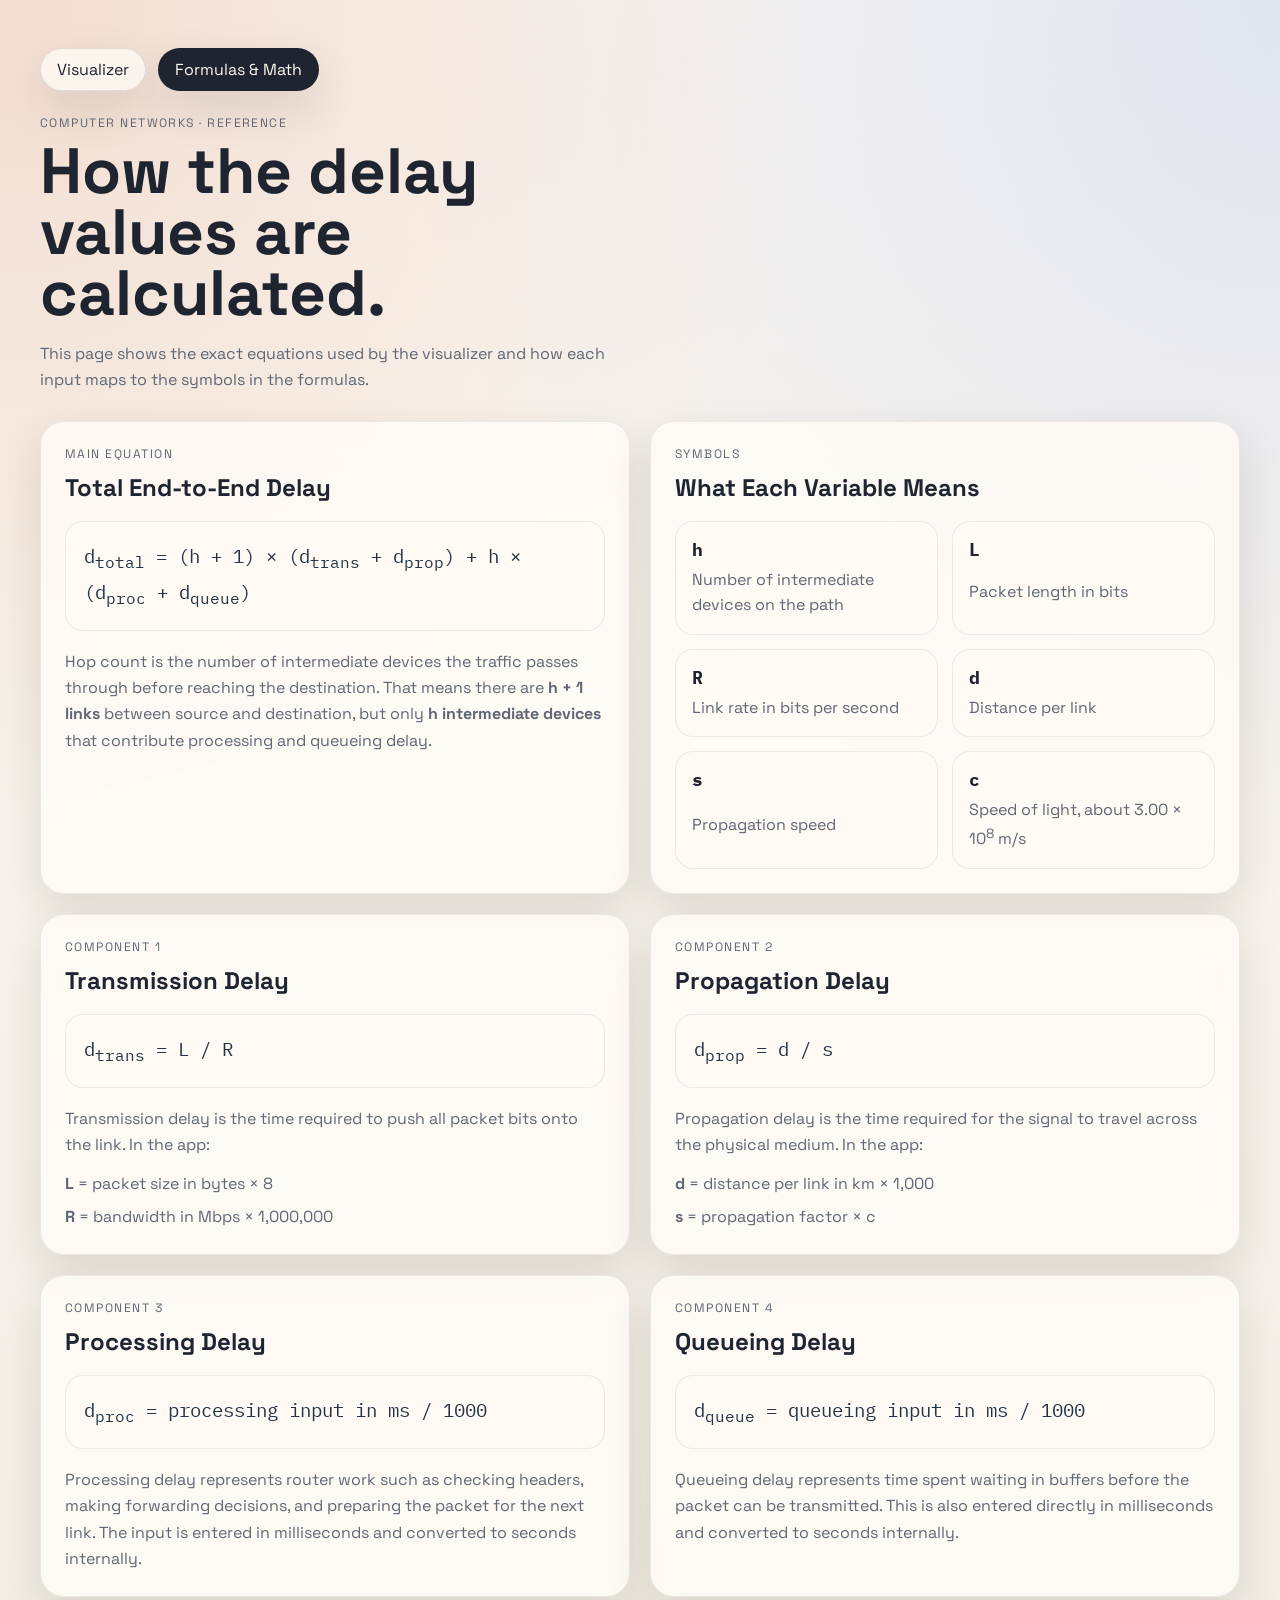
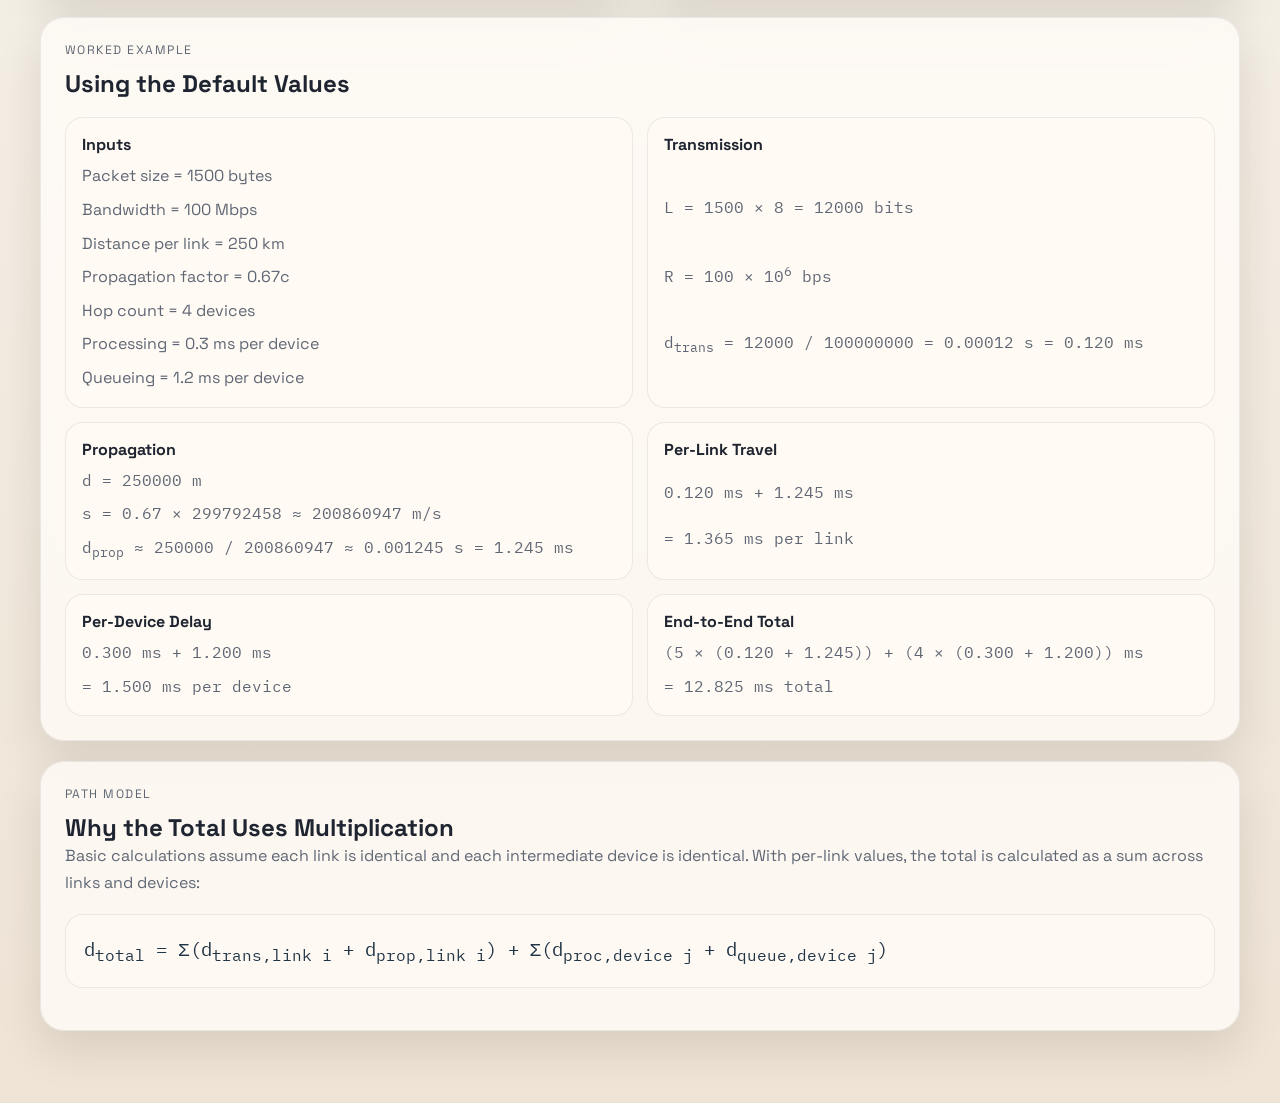
==== formulas.html @ 3c9ae309 "more updates" ====
<!DOCTYPE html>
<html lang="en">
  <head>
    <meta charset="UTF-8" />
    <meta name="viewport" content="width=device-width, initial-scale=1.0" />
    <title>Network Delay Visualizer · Formulas</title>
    <link rel="preconnect" href="https://fonts.googleapis.com" />
    <link rel="preconnect" href="https://fonts.gstatic.com" crossorigin />
    <link
      href="https://fonts.googleapis.com/css2?family=Space+Grotesk:wght@400;500;700&family=IBM+Plex+Mono:wght@400;500&display=swap"
      rel="stylesheet"
    />
    <link rel="stylesheet" href="styles.css" />
  </head>
  <body>
    <main class="page-shell">
      <nav class="top-nav" aria-label="Primary">
        <a class="nav-link" href="index.html">Visualizer</a>
        <a class="nav-link is-active" href="formulas.html">Formulas &amp; Math</a>
      </nav>

      <section class="hero hero-single">
        <div class="hero-copy">
          <p class="eyebrow">Computer Networks · Reference</p>
          <h1>How the delay values are calculated.</h1>
          <p class="hero-text">
            This page shows the exact equations used by the visualizer and how
            each input maps to the symbols in the formulas.
          </p>
        </div>
      </section>

      <section class="formula-layout">
        <article class="formula-card">
          <p class="card-kicker">Main Equation</p>
          <h2>Total End-to-End Delay</h2>
          <p class="math-block">
            d<sub>total</sub> = (h + 1) × (d<sub>trans</sub> + d<sub>prop</sub>)
            + h × (d<sub>proc</sub> + d<sub>queue</sub>)
          </p>
          <p class="formula-copy">
            Hop count is the number of intermediate devices the traffic passes
            through before reaching the destination. That means there are
            <strong>h + 1 links</strong> between source and destination, but
            only <strong>h intermediate devices</strong> that contribute
            processing and queueing delay.
          </p>
        </article>

        <article class="formula-card">
          <p class="card-kicker">Symbols</p>
          <h2>What Each Variable Means</h2>
          <div class="symbol-grid">
            <div class="symbol-item">
              <strong>h</strong>
              <span>Number of intermediate devices on the path</span>
            </div>
            <div class="symbol-item">
              <strong>L</strong>
              <span>Packet length in bits</span>
            </div>
            <div class="symbol-item">
              <strong>R</strong>
              <span>Link rate in bits per second</span>
            </div>
            <div class="symbol-item">
              <strong>d</strong>
              <span>Distance per link</span>
            </div>
            <div class="symbol-item">
              <strong>s</strong>
              <span>Propagation speed</span>
            </div>
            <div class="symbol-item">
              <strong>c</strong>
              <span>Speed of light, about 3.00 × 10<sup>8</sup> m/s</span>
            </div>
          </div>
        </article>

        <article class="formula-card">
          <p class="card-kicker">Component 1</p>
          <h2>Transmission Delay</h2>
          <p class="math-block">d<sub>trans</sub> = L / R</p>
          <p class="formula-copy">
            Transmission delay is the time required to push all packet bits onto
            the link. In the app:
          </p>
          <div class="explanation-list">
            <p><strong>L</strong> = packet size in bytes × 8</p>
            <p><strong>R</strong> = bandwidth in Mbps × 1,000,000</p>
          </div>
        </article>

        <article class="formula-card">
          <p class="card-kicker">Component 2</p>
          <h2>Propagation Delay</h2>
          <p class="math-block">d<sub>prop</sub> = d / s</p>
          <p class="formula-copy">
            Propagation delay is the time required for the signal to travel
            across the physical medium. In the app:
          </p>
          <div class="explanation-list">
            <p><strong>d</strong> = distance per link in km × 1,000</p>
            <p><strong>s</strong> = propagation factor × c</p>
          </div>
        </article>

        <article class="formula-card">
          <p class="card-kicker">Component 3</p>
          <h2>Processing Delay</h2>
          <p class="math-block">
            d<sub>proc</sub> = processing input in ms / 1000
          </p>
          <p class="formula-copy">
            Processing delay represents router work such as checking headers,
            making forwarding decisions, and preparing the packet for the next
            link. The input is entered in milliseconds and converted to seconds
            internally.
          </p>
        </article>

        <article class="formula-card">
          <p class="card-kicker">Component 4</p>
          <h2>Queueing Delay</h2>
          <p class="math-block">
            d<sub>queue</sub> = queueing input in ms / 1000
          </p>
          <p class="formula-copy">
            Queueing delay represents time spent waiting in buffers before the
            packet can be transmitted. This is also entered directly in
            milliseconds and converted to seconds internally.
          </p>
        </article>

        <article class="formula-card formula-card-wide">
          <p class="card-kicker">Worked Example</p>
          <h2>Using the Default Values</h2>
          <div class="worked-grid">
            <div class="worked-step">
              <h3>Inputs</h3>
              <p>Packet size = 1500 bytes</p>
              <p>Bandwidth = 100 Mbps</p>
              <p>Distance per link = 250 km</p>
              <p>Propagation factor = 0.67c</p>
              <p>Hop count = 4 devices</p>
              <p>Processing = 0.3 ms per device</p>
              <p>Queueing = 1.2 ms per device</p>
            </div>
            <div class="worked-step">
              <h3>Transmission</h3>
              <p class="math-inline">L = 1500 × 8 = 12000 bits</p>
              <p class="math-inline">R = 100 × 10<sup>6</sup> bps</p>
              <p class="math-inline">
                d<sub>trans</sub> = 12000 / 100000000 = 0.00012 s = 0.120 ms
              </p>
            </div>
            <div class="worked-step">
              <h3>Propagation</h3>
              <p class="math-inline">d = 250000 m</p>
              <p class="math-inline">
                s = 0.67 × 299792458 ≈ 200860947 m/s
              </p>
              <p class="math-inline">
                d<sub>prop</sub> ≈ 250000 / 200860947 ≈ 0.001245 s = 1.245 ms
              </p>
            </div>
            <div class="worked-step">
              <h3>Per-Link Travel</h3>
              <p class="math-inline">
                0.120 ms + 1.245 ms
              </p>
              <p class="math-inline">= 1.365 ms per link</p>
            </div>
            <div class="worked-step">
              <h3>Per-Device Delay</h3>
              <p class="math-inline">
                0.300 ms + 1.200 ms
              </p>
              <p class="math-inline">= 1.500 ms per device</p>
            </div>
            <div class="worked-step">
              <h3>End-to-End Total</h3>
              <p class="math-inline">(5 × (0.120 + 1.245)) + (4 × (0.300 + 1.200)) ms</p>
              <p class="math-inline">= 12.825 ms total</p>
            </div>
          </div>
        </article>

        <article class="formula-card formula-card-wide">
          <p class="card-kicker">Path Model</p>
          <h2>Why the Total Uses Multiplication</h2>
          <p class="formula-copy">
            Basic calculations assume each link is identical and each
            intermediate device is identical. With per-link values, the total is
            calculated as a sum across links and devices:
          </p>
          <p class="math-block">
            d<sub>total</sub> = Σ(d<sub>trans,link i</sub> +
            d<sub>prop,link i</sub>) + Σ(d<sub>proc,device j</sub> +
            d<sub>queue,device j</sub>)
          </p>
        </article>
      </section>
    </main>
  </body>
</html>
---- styles.css ----
:root {
  --bg: #f4efe7;
  --panel: rgba(255, 252, 247, 0.8);
  --panel-strong: #fffaf3;
  --ink: #1e2430;
  --muted: #5f6775;
  --line: rgba(30, 36, 48, 0.12);
  --accent: #0f766e;
  --accent-2: #c2410c;
  --accent-3: #6d28d9;
  --accent-4: #2563eb;
  --shadow: 0 18px 45px rgba(40, 31, 20, 0.12);
  --radius: 24px;
}

* {
  box-sizing: border-box;
}

body {
  margin: 0;
  min-height: 100vh;
  font-family: "Space Grotesk", sans-serif;
  color: var(--ink);
  background:
    radial-gradient(circle at top left, rgba(194, 65, 12, 0.14), transparent 28%),
    radial-gradient(circle at top right, rgba(37, 99, 235, 0.12), transparent 30%),
    linear-gradient(180deg, #fbf7f1 0%, var(--bg) 55%, #efe4d6 100%);
}

button,
input {
  font: inherit;
}

.page-shell {
  width: min(1200px, calc(100% - 32px));
  margin: 0 auto;
  padding: 48px 0 72px;
}

.top-nav {
  display: flex;
  gap: 12px;
  margin-bottom: 24px;
  flex-wrap: wrap;
}

.nav-link,
.inline-link {
  color: var(--ink);
  text-decoration: none;
}

.nav-link {
  padding: 10px 16px;
  border-radius: 999px;
  border: 1px solid rgba(30, 36, 48, 0.12);
  background: rgba(255, 252, 247, 0.72);
  box-shadow: var(--shadow);
}

.nav-link.is-active {
  background: var(--ink);
  color: #fffaf3;
}

.hero-link-row {
  margin-top: 16px;
}

.inline-link {
  font-weight: 500;
  border-bottom: 2px solid rgba(15, 118, 110, 0.3);
  padding-bottom: 2px;
}

.hero {
  display: grid;
  gap: 24px;
  grid-template-columns: minmax(0, 1.4fr) minmax(280px, 0.9fr);
  align-items: end;
  margin-bottom: 28px;
}

.hero-single {
  grid-template-columns: 1fr;
}

.eyebrow,
.card-kicker,
.formula-label {
  margin: 0 0 10px;
  text-transform: uppercase;
  letter-spacing: 0.12em;
  font-size: 0.76rem;
  color: var(--muted);
}

h1,
h2,
h3,
p {
  margin: 0;
}

h1 {
  font-size: clamp(2.4rem, 5vw, 4.4rem);
  line-height: 0.95;
  max-width: 12ch;
}

.hero-text {
  margin-top: 18px;
  max-width: 58ch;
  line-height: 1.6;
  color: var(--muted);
}

.hero-formula {
  padding: 24px;
  border-radius: var(--radius);
  background: rgba(255, 250, 243, 0.72);
  border: 1px solid rgba(30, 36, 48, 0.08);
  box-shadow: var(--shadow);
  backdrop-filter: blur(18px);
}

.formula {
  font-family: "IBM Plex Mono", monospace;
  line-height: 1.6;
  color: #213547;
}

.workspace {
  display: grid;
  gap: 24px;
  grid-template-columns: minmax(280px, 360px) minmax(0, 1fr);
}

.control-panel,
.visual-card,
.table-card {
  border-radius: var(--radius);
  background: var(--panel);
  border: 1px solid rgba(30, 36, 48, 0.08);
  box-shadow: var(--shadow);
  backdrop-filter: blur(18px);
}

.control-panel {
  padding: 22px;
  display: grid;
  gap: 16px;
  align-self: start;
  position: sticky;
  top: 20px;
}

.panel-heading,
.card-header {
  display: flex;
  align-items: start;
  justify-content: space-between;
  gap: 16px;
}

.panel-actions {
  display: flex;
  gap: 10px;
  flex-wrap: wrap;
  justify-content: flex-end;
}

.ghost-button {
  border: 1px solid rgba(30, 36, 48, 0.14);
  background: rgba(255, 255, 255, 0.75);
  color: var(--ink);
  padding: 10px 14px;
  border-radius: 999px;
  cursor: pointer;
}

.control {
  display: grid;
  gap: 8px;
}

.control span:first-child {
  font-size: 0.95rem;
  font-weight: 500;
}

.control-input {
  display: grid;
  grid-template-columns: 1fr auto;
  align-items: center;
  border: 1px solid rgba(30, 36, 48, 0.14);
  background: var(--panel-strong);
  border-radius: 16px;
  overflow: hidden;
}

.control-input input {
  width: 100%;
  border: 0;
  background: transparent;
  padding: 14px 16px;
  color: var(--ink);
}

.control-input input:focus {
  outline: none;
}

.unit {
  padding: 14px 16px;
  border-left: 1px solid rgba(30, 36, 48, 0.1);
  color: var(--muted);
  font-size: 0.9rem;
  white-space: nowrap;
}

.notes-card {
  padding: 18px;
  border-radius: 20px;
  background: linear-gradient(135deg, rgba(15, 118, 110, 0.12), rgba(37, 99, 235, 0.08));
  border: 1px solid rgba(15, 118, 110, 0.12);
}

.notes-card h3 {
  font-size: 1rem;
  margin-bottom: 8px;
}

.notes-card p {
  color: var(--muted);
  line-height: 1.5;
}

.advanced-panel {
  display: grid;
  gap: 12px;
  padding: 16px;
  border-radius: 20px;
  background: rgba(255, 250, 243, 0.78);
  border: 1px solid rgba(30, 36, 48, 0.08);
}

.advanced-panel-heading span {
  display: grid;
  gap: 4px;
}

.advanced-panel-heading strong {
  font-size: 0.98rem;
}

.advanced-panel-heading small,
.advanced-panel-copy,
.advanced-link-meta {
  color: var(--muted);
  line-height: 1.5;
}

.advanced-panel-body {
  display: grid;
  gap: 14px;
}

.link-overrides-panel {
  display: grid;
  gap: 12px;
  padding-top: 6px;
  border-top: 1px solid rgba(30, 36, 48, 0.08);
}

.control-panel.is-basic .link-overrides-panel {
  display: none;
}

.control-panel.is-advanced .link-overrides-panel {
  display: grid;
}

.advanced-link-grid {
  display: grid;
  gap: 12px;
}

.advanced-link-card {
  display: grid;
  gap: 10px;
  padding: 14px;
  border-radius: 18px;
  background: rgba(255, 255, 255, 0.65);
  border: 1px solid rgba(30, 36, 48, 0.08);
}

.advanced-link-header {
  display: flex;
  align-items: baseline;
  justify-content: space-between;
  gap: 12px;
}

.advanced-link-inputs {
  display: grid;
  grid-template-columns: repeat(2, minmax(0, 1fr));
  gap: 10px;
}

.advanced-link-inputs .control {
  gap: 6px;
}

.results-panel {
  display: grid;
  gap: 20px;
}

.simulation-card {
  overflow: hidden;
}

.simulation-header-actions {
  display: grid;
  grid-template-columns: minmax(0, 1fr) auto;
  align-items: center;
  gap: 12px;
  justify-content: flex-end;
}

.simulation-toggle {
  white-space: nowrap;
}

.simulation-header-actions .card-caption {
  min-width: 0;
  min-height: 1.2em;
  white-space: nowrap;
  overflow: hidden;
  text-overflow: ellipsis;
}

.simulation-pane-body {
  display: grid;
  gap: 0;
}

.simulation-card.is-collapsed .simulation-pane-body {
  display: none;
}

.simulation-controls,
.simulation-legend {
  display: flex;
  gap: 12px;
  flex-wrap: wrap;
}

.simulation-controls {
  margin-top: 18px;
}

.simulation-stage {
  position: relative;
  min-height: 220px;
  margin-top: 20px;
  padding: 32px 18px 28px;
  border-radius: 24px;
  background:
    radial-gradient(circle at 20% 10%, rgba(15, 118, 110, 0.1), transparent 28%),
    linear-gradient(180deg, rgba(255, 250, 243, 0.94), rgba(249, 243, 234, 0.9));
  border: 1px solid rgba(30, 36, 48, 0.08);
}

.simulation-path {
  position: relative;
  min-height: 160px;
}

.packet-layer {
  position: absolute;
  inset: 0;
  pointer-events: none;
}

.path-link {
  position: absolute;
  height: 6px;
  border-radius: 999px;
  background: linear-gradient(90deg, rgba(15, 118, 110, 0.22), rgba(37, 99, 235, 0.22));
  transform: translateY(-50%);
}

.path-node {
  position: absolute;
  width: 98px;
  height: 84px;
  border-radius: 24px;
  transform: translate(-50%, -50%);
  background: rgba(255, 252, 247, 0.92);
  border: 1px solid rgba(30, 36, 48, 0.1);
  box-shadow: 0 14px 28px rgba(30, 36, 48, 0.12);
  display: grid;
  place-items: center;
  text-align: center;
  padding: 10px;
}

.path-node-copy {
  width: 100%;
  display: grid;
  justify-items: center;
  text-align: center;
}

.path-node strong,
.path-node span {
  display: block;
}

.path-node strong {
  font-size: 0.84rem;
  white-space: nowrap;
}

.path-node span {
  color: var(--muted);
  font-size: 0.72rem;
  line-height: 1.3;
}

.path-node.is-active {
  border-color: rgba(15, 118, 110, 0.35);
  box-shadow: 0 0 0 5px rgba(15, 118, 110, 0.12), 0 18px 30px rgba(30, 36, 48, 0.16);
}

.packet {
  position: absolute;
  top: 0;
  left: 0;
  width: var(--packet-size, 22px);
  height: var(--packet-size, 22px);
  border-radius: 50%;
  background: linear-gradient(135deg, #0f766e, #2563eb);
  box-shadow:
    0 0 0 var(--packet-glow, 6px) rgba(37, 99, 235, 0.12),
    0 10px 24px rgba(37, 99, 235, 0.28);
  transform: translate(-50%, -50%) scale(0);
  transition: transform 140ms ease;
}

.packet.is-visible {
  transform: translate(-50%, -50%) scale(1);
}

.packet.is-fading {
  opacity: 0;
}

.packet.is-lost {
  background: linear-gradient(135deg, #dc2626, #f97316);
  box-shadow:
    0 0 0 var(--packet-glow, 6px) rgba(220, 38, 38, 0.14),
    0 10px 24px rgba(220, 38, 38, 0.3);
}

.simulation-legend {
  margin-top: 18px;
}

.legend-chip {
  display: inline-flex;
  align-items: center;
  gap: 8px;
  padding: 10px 12px;
  border-radius: 999px;
  background: rgba(255, 250, 243, 0.82);
  border: 1px solid rgba(30, 36, 48, 0.08);
  color: var(--muted);
  font-size: 0.9rem;
}

.simulation-timeline {
  display: grid;
  gap: 10px;
  margin-top: 18px;
}

.timeline-step {
  display: grid;
  grid-template-columns: 150px minmax(0, 1fr) 100px;
  gap: 12px;
  align-items: center;
  padding: 12px 14px;
  border-radius: 16px;
  background: rgba(255, 250, 243, 0.82);
  border: 1px solid rgba(30, 36, 48, 0.08);
}

.timeline-step.is-active {
  border-color: rgba(15, 118, 110, 0.32);
  box-shadow: 0 0 0 4px rgba(15, 118, 110, 0.08);
}

.timeline-label,
.timeline-duration {
  font-family: "IBM Plex Mono", monospace;
  font-size: 0.84rem;
}

.timeline-track {
  height: 10px;
  border-radius: 999px;
  overflow: hidden;
  background: rgba(30, 36, 48, 0.08);
}

.timeline-fill {
  height: 100%;
  border-radius: 999px;
}

.formula-layout {
  display: grid;
  grid-template-columns: repeat(2, minmax(0, 1fr));
  gap: 20px;
}

.formula-card {
  padding: 24px;
  border-radius: var(--radius);
  background: var(--panel);
  border: 1px solid rgba(30, 36, 48, 0.08);
  box-shadow: var(--shadow);
  backdrop-filter: blur(18px);
}

.formula-card-wide {
  grid-column: 1 / -1;
}

.math-block,
.math-inline {
  font-family: "IBM Plex Mono", monospace;
  color: #213547;
}

.math-block {
  margin: 18px 0;
  padding: 18px;
  border-radius: 18px;
  background: rgba(255, 250, 243, 0.82);
  border: 1px solid rgba(30, 36, 48, 0.08);
  font-size: clamp(1rem, 2vw, 1.2rem);
  line-height: 1.7;
}

.formula-copy {
  color: var(--muted);
  line-height: 1.65;
}

.symbol-grid,
.worked-grid {
  display: grid;
  gap: 14px;
}

.symbol-grid {
  grid-template-columns: repeat(2, minmax(0, 1fr));
  margin-top: 18px;
}

.symbol-item,
.worked-step {
  padding: 16px;
  border-radius: 18px;
  background: rgba(255, 250, 243, 0.82);
  border: 1px solid rgba(30, 36, 48, 0.08);
}

.symbol-item {
  display: grid;
  gap: 6px;
}

.symbol-item strong {
  font-family: "IBM Plex Mono", monospace;
  font-size: 1.1rem;
}

.symbol-item span,
.worked-step p,
.explanation-list p {
  color: var(--muted);
  line-height: 1.6;
}

.worked-grid {
  grid-template-columns: repeat(2, minmax(0, 1fr));
  margin-top: 18px;
}

.worked-step {
  display: grid;
  gap: 8px;
}

.worked-step h3 {
  font-size: 1rem;
}

.explanation-list {
  display: grid;
  gap: 8px;
  margin-top: 12px;
}

.summary-grid {
  display: grid;
  grid-template-columns: repeat(2, minmax(0, 1fr));
  gap: 16px;
}

.summary-card {
  padding: 20px;
  border-radius: 22px;
  background: rgba(255, 250, 243, 0.8);
  border: 1px solid rgba(30, 36, 48, 0.08);
}

.summary-card p {
  color: var(--muted);
}

.summary-value {
  display: block;
  font-size: clamp(1.8rem, 3vw, 2.4rem);
  margin: 10px 0 6px;
}

.visual-card,
.table-card {
  padding: 22px;
}

.card-caption {
  color: var(--muted);
  text-align: right;
}

.stacked-bar {
  display: flex;
  height: 32px;
  border-radius: 999px;
  overflow: hidden;
  margin: 22px 0 18px;
  background: rgba(30, 36, 48, 0.08);
}

.stacked-bar-segment {
  min-width: 0;
}

.legend {
  display: grid;
  grid-template-columns: repeat(2, minmax(0, 1fr));
  gap: 12px;
}

.legend-item {
  display: flex;
  align-items: center;
  gap: 12px;
  padding: 12px 14px;
  border-radius: 16px;
  background: rgba(255, 250, 243, 0.8);
  border: 1px solid rgba(30, 36, 48, 0.08);
}

.swatch {
  width: 14px;
  height: 14px;
  border-radius: 999px;
  flex: 0 0 auto;
}

.legend-text {
  display: grid;
  gap: 2px;
}

.legend-text strong {
  font-size: 0.95rem;
}

.legend-text span {
  color: var(--muted);
  font-size: 0.88rem;
}

.hop-bars {
  display: grid;
  gap: 14px;
  margin-top: 18px;
}

.hop-row {
  display: grid;
  grid-template-columns: 88px minmax(0, 1fr) 92px;
  align-items: center;
  gap: 12px;
}

.hop-label,
.hop-total {
  font-family: "IBM Plex Mono", monospace;
  font-size: 0.88rem;
}

.hop-track {
  display: flex;
  height: 18px;
  border-radius: 999px;
  overflow: hidden;
  background: rgba(30, 36, 48, 0.08);
}

.table-wrap {
  overflow-x: auto;
  margin-top: 18px;
}

table {
  width: 100%;
  border-collapse: collapse;
}

th,
td {
  text-align: left;
  padding: 14px 10px;
  border-bottom: 1px solid var(--line);
}

th {
  color: var(--muted);
  font-size: 0.83rem;
  text-transform: uppercase;
  letter-spacing: 0.08em;
}

tbody tr:last-child td {
  border-bottom: 0;
}

.formula-cell {
  font-family: "IBM Plex Mono", monospace;
  font-size: 0.85rem;
}

@media (max-width: 980px) {
  .hero,
  .workspace,
  .formula-layout {
    grid-template-columns: 1fr;
  }

  .control-panel {
    position: static;
  }
}

@media (max-width: 680px) {
  .page-shell {
    width: min(100% - 20px, 1200px);
    padding-top: 28px;
  }

  .summary-grid,
  .legend,
  .symbol-grid,
  .worked-grid {
    grid-template-columns: 1fr;
  }

  .panel-actions {
    justify-content: flex-start;
  }

  .advanced-link-inputs {
    grid-template-columns: 1fr;
  }

  .simulation-header-actions {
    grid-template-columns: 1fr;
    justify-content: flex-start;
  }

  .timeline-step {
    grid-template-columns: 1fr;
  }

  .panel-heading,
  .card-header,
  .hop-row {
    grid-template-columns: 1fr;
  }

  .hop-row {
    display: grid;
  }

  .card-caption {
    text-align: left;
  }

  .simulation-header-actions .card-caption {
    white-space: normal;
    overflow: visible;
    text-overflow: clip;
  }
}
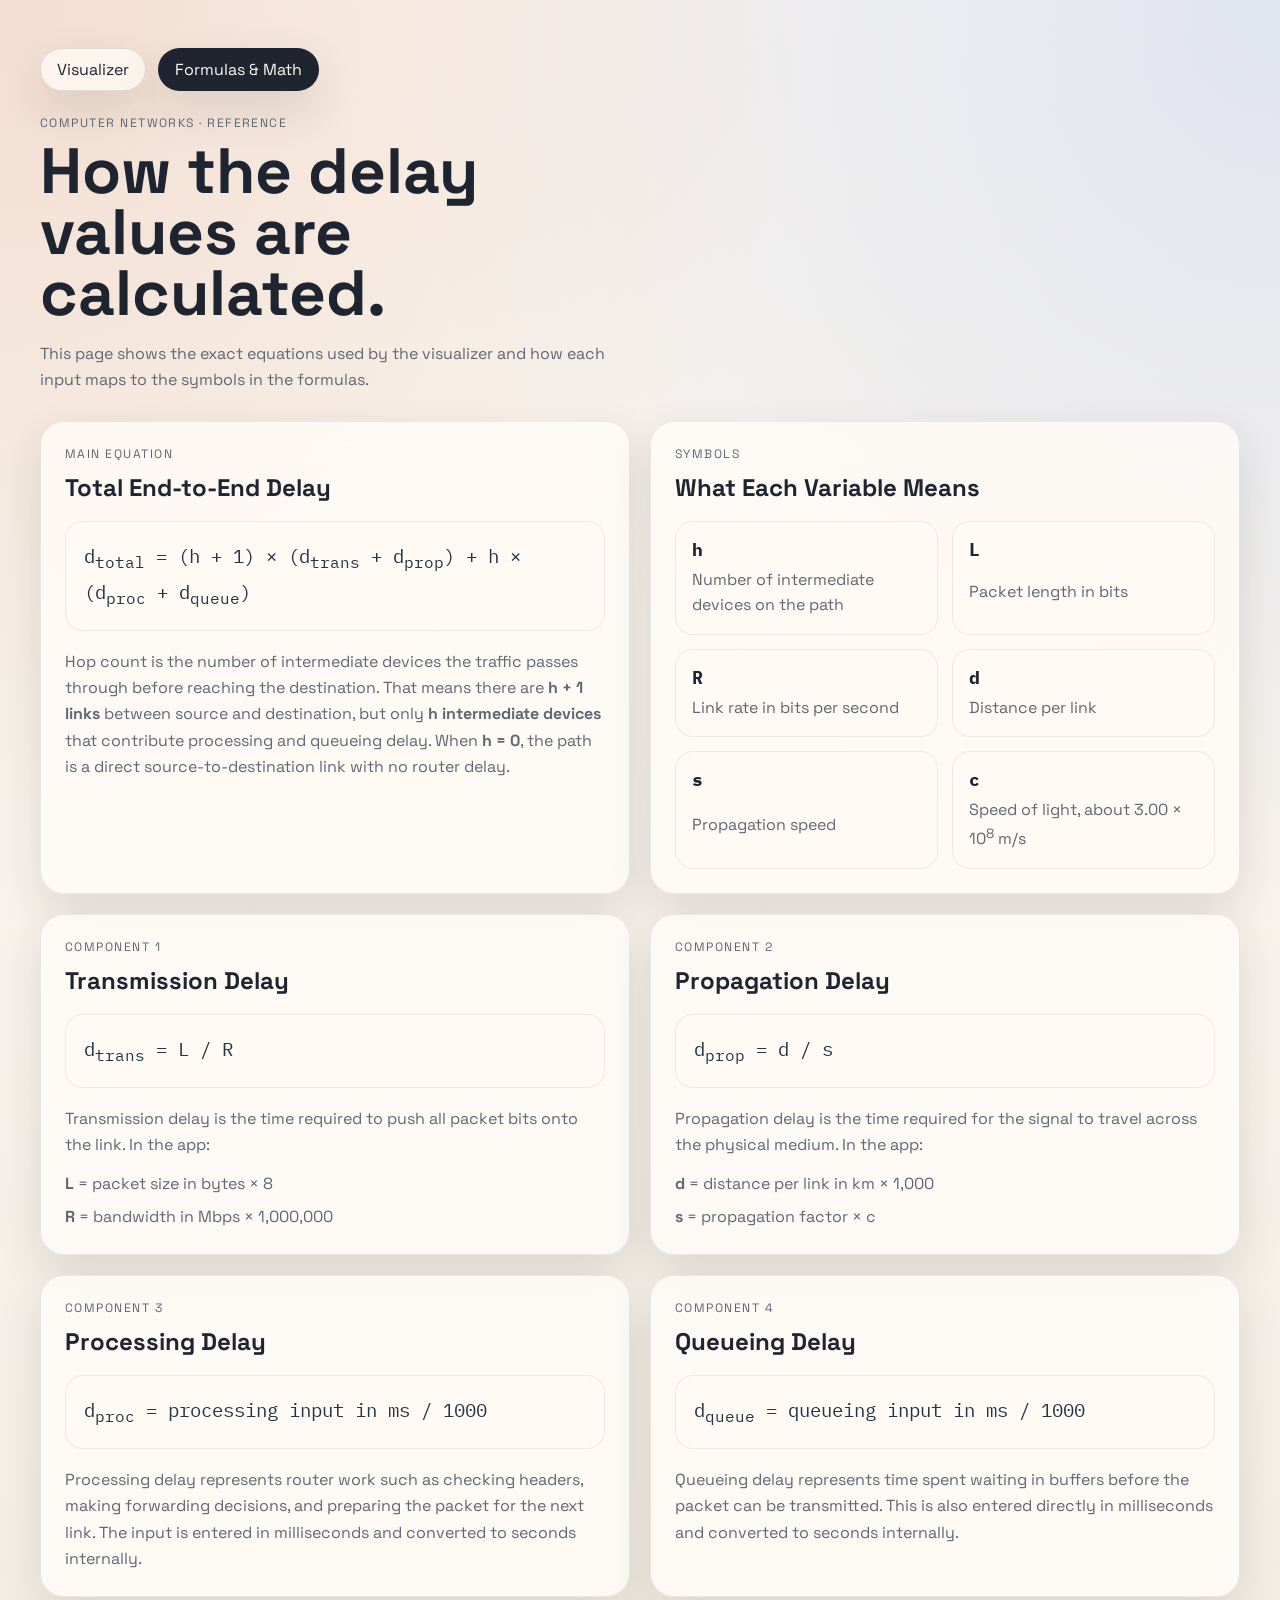
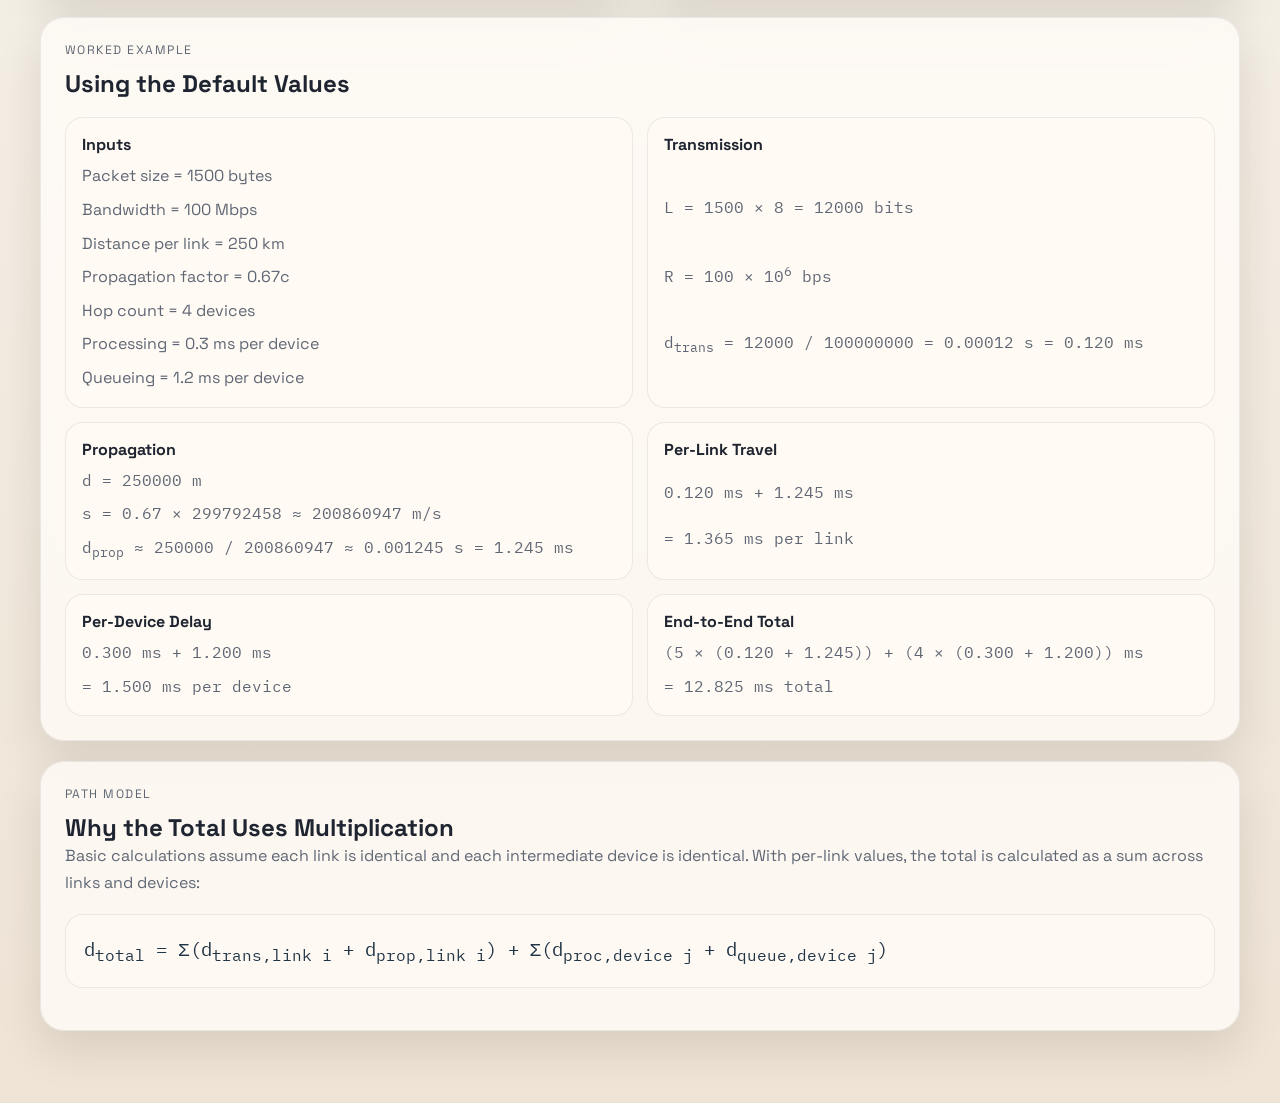
==== commit 3285814d: "some minimal changes" ====
--- a/formulas.html
+++ b/formulas.html
@@ -43,7 +43,8 @@
             through before reaching the destination. That means there are
             <strong>h + 1 links</strong> between source and destination, but
             only <strong>h intermediate devices</strong> that contribute
-            processing and queueing delay.
+            processing and queueing delay. When <strong>h = 0</strong>, the
+            path is a direct source-to-destination link with no router delay.
           </p>
         </article>
 
--- a/styles.css
+++ b/styles.css
@@ -449,7 +449,8 @@
     0 0 0 var(--packet-glow, 6px) rgba(37, 99, 235, 0.12),
     0 10px 24px rgba(37, 99, 235, 0.28);
   transform: translate(-50%, -50%) scale(0);
-  transition: transform 140ms ease;
+  opacity: 1;
+  transition: transform 180ms ease, opacity 220ms ease, box-shadow 220ms ease;
 }
 
 .packet.is-visible {
@@ -458,6 +459,14 @@
 
 .packet.is-fading {
   opacity: 0;
+}
+
+.packet.is-arrived {
+  box-shadow:
+    0 0 0 calc(var(--packet-glow, 6px) + 4px) rgba(15, 118, 110, 0.16),
+    0 0 0 calc(var(--packet-glow, 6px) + 10px) rgba(37, 99, 235, 0.08),
+    0 12px 28px rgba(15, 118, 110, 0.22);
+  animation: packet-arrival 420ms ease-out forwards;
 }
 
 .packet.is-lost {
@@ -465,6 +474,23 @@
   box-shadow:
     0 0 0 var(--packet-glow, 6px) rgba(220, 38, 38, 0.14),
     0 10px 24px rgba(220, 38, 38, 0.3);
+}
+
+@keyframes packet-arrival {
+  0% {
+    transform: translate(-50%, -50%) scale(1);
+    opacity: 1;
+  }
+
+  45% {
+    transform: translate(-50%, -50%) scale(1.22);
+    opacity: 1;
+  }
+
+  100% {
+    transform: translate(-50%, -50%) scale(0.82);
+    opacity: 0.18;
+  }
 }
 
 .simulation-legend {
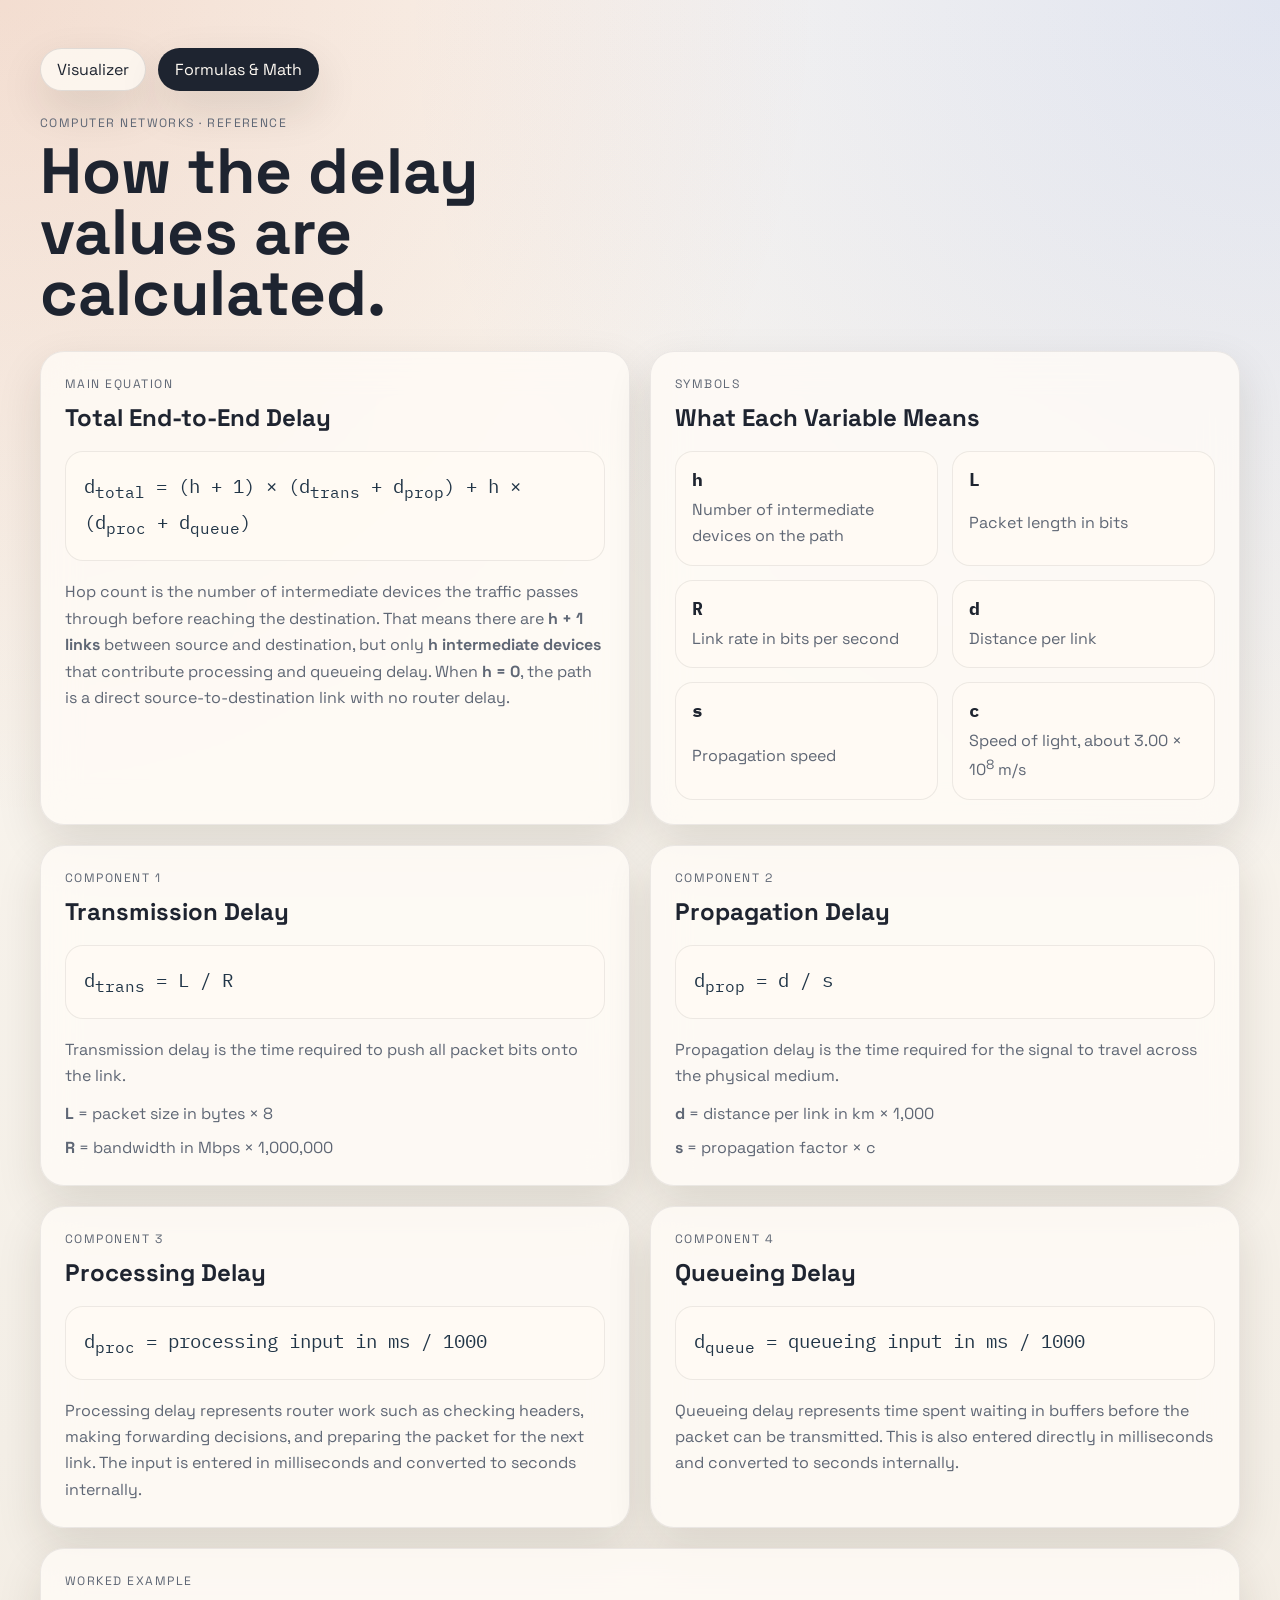
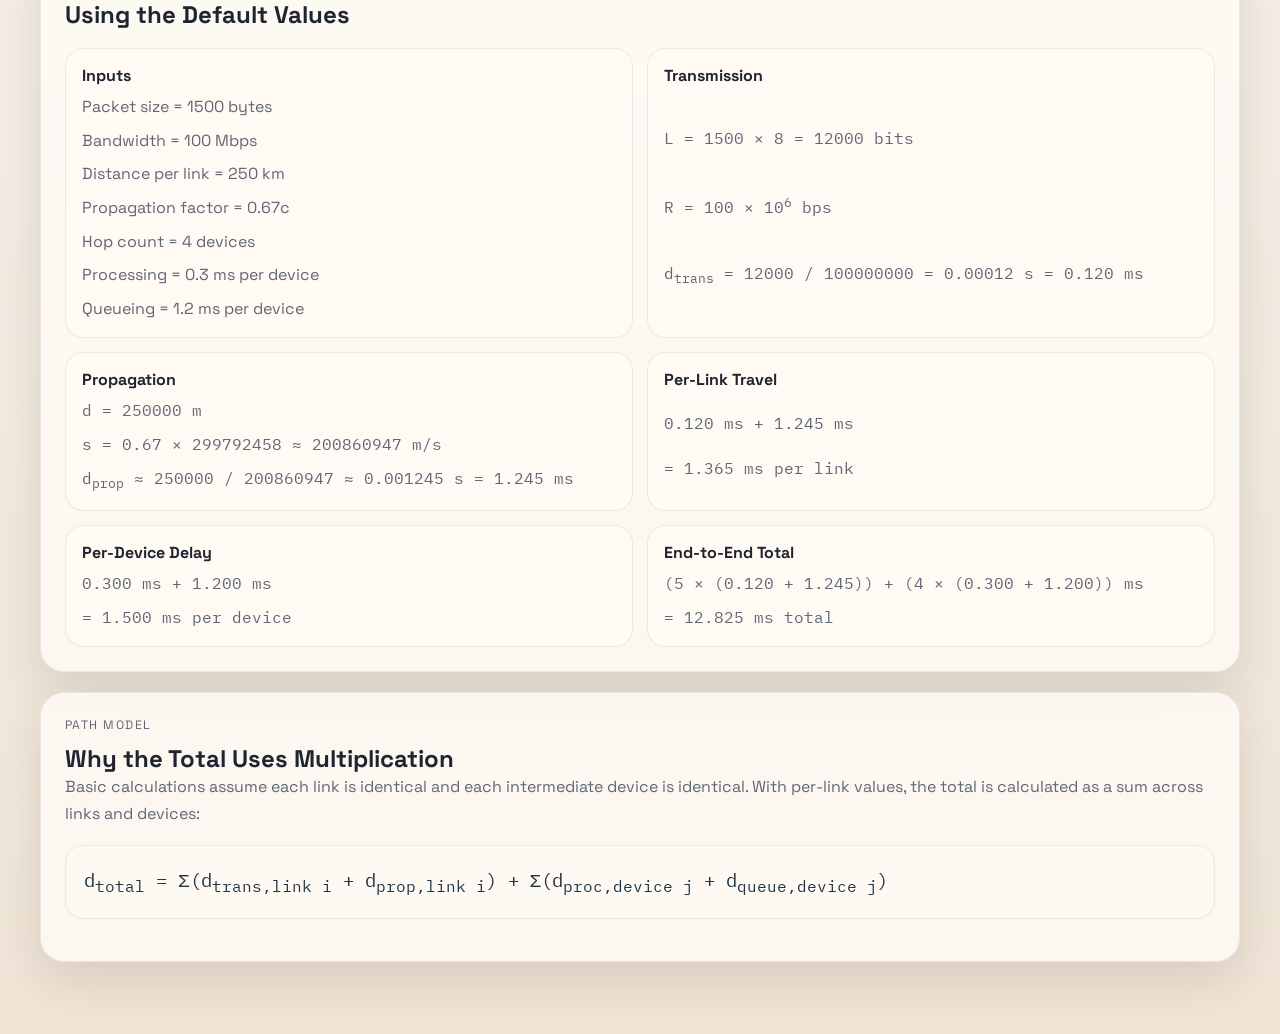
==== commit 79a398d0: "fixed some stuff" ====
--- a/formulas.html
+++ b/formulas.html
@@ -23,10 +23,6 @@
         <div class="hero-copy">
           <p class="eyebrow">Computer Networks · Reference</p>
           <h1>How the delay values are calculated.</h1>
-          <p class="hero-text">
-            This page shows the exact equations used by the visualizer and how
-            each input maps to the symbols in the formulas.
-          </p>
         </div>
       </section>
 
@@ -85,7 +81,7 @@
           <p class="math-block">d<sub>trans</sub> = L / R</p>
           <p class="formula-copy">
             Transmission delay is the time required to push all packet bits onto
-            the link. In the app:
+            the link.
           </p>
           <div class="explanation-list">
             <p><strong>L</strong> = packet size in bytes × 8</p>
@@ -99,7 +95,7 @@
           <p class="math-block">d<sub>prop</sub> = d / s</p>
           <p class="formula-copy">
             Propagation delay is the time required for the signal to travel
-            across the physical medium. In the app:
+            across the physical medium.
           </p>
           <div class="explanation-list">
             <p><strong>d</strong> = distance per link in km × 1,000</p>
--- a/styles.css
+++ b/styles.css
@@ -306,12 +306,17 @@
 
 .advanced-link-inputs {
   display: grid;
-  grid-template-columns: repeat(2, minmax(0, 1fr));
+  grid-template-columns: minmax(0, 1fr);
   gap: 10px;
 }
 
 .advanced-link-inputs .control {
   gap: 6px;
+}
+
+.advanced-link-inputs .control-input input {
+  min-width: 0;
+  padding-right: 20px;
 }
 
 .results-panel {
@@ -368,6 +373,8 @@
   min-height: 220px;
   margin-top: 20px;
   padding: 32px 18px 28px;
+  overflow-x: auto;
+  overflow-y: hidden;
   border-radius: 24px;
   background:
     radial-gradient(circle at 20% 10%, rgba(15, 118, 110, 0.1), transparent 28%),
@@ -378,11 +385,15 @@
 .simulation-path {
   position: relative;
   min-height: 160px;
+  min-width: 100%;
 }
 
 .packet-layer {
   position: absolute;
-  inset: 0;
+  top: 0;
+  left: 0;
+  bottom: 0;
+  min-width: 100%;
   pointer-events: none;
 }
 
@@ -392,6 +403,7 @@
   border-radius: 999px;
   background: linear-gradient(90deg, rgba(15, 118, 110, 0.22), rgba(37, 99, 235, 0.22));
   transform: translateY(-50%);
+  transform-origin: left center;
 }
 
 .path-node {
